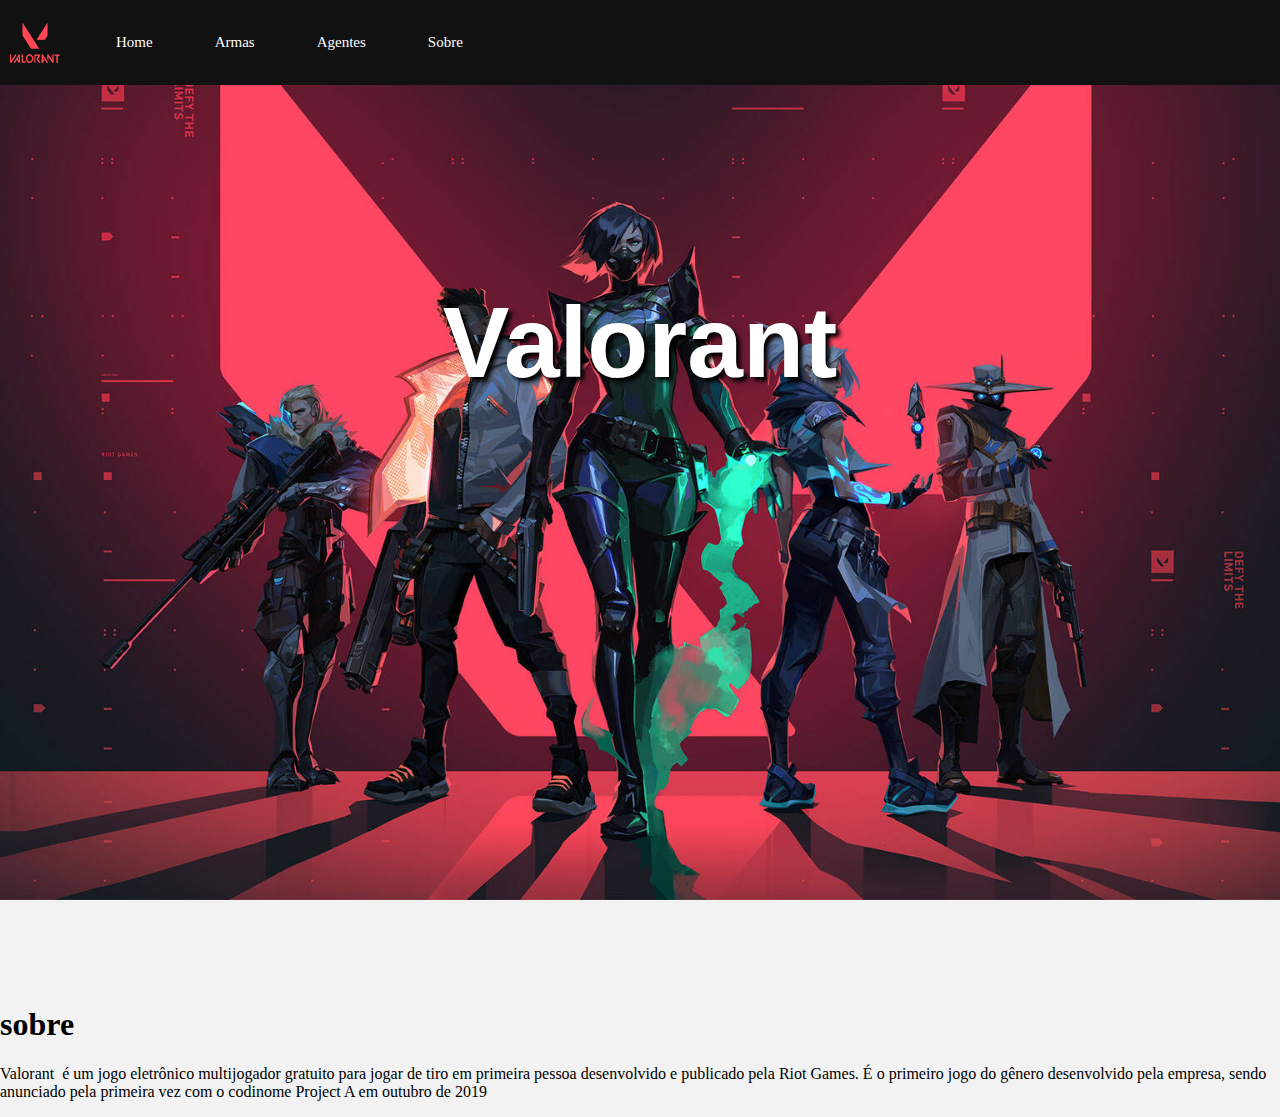
==== index.html @ a831d5f4 "fazendo a primeira tela" ====
<!DOCTYPE html>
<html lang="en">
<head>
    <meta charset="UTF-8">
    <meta name="viewport" content="width=device-width, initial-scale=1.0">
    <link rel="stylesheet" href="/estilo/style.css">
    <title>Valorant: Armas e Agentes</title>
</head>
<body>
    <header>
        <img src="/img/logoVAVA.webp" alt="logo Valorant">
        <nav>
            <a href="index.html">Home</a>
            <a href="armas.html">Armas</a>
            <a href="agentes.html">Agentes</a>
            <a href="">Sobre</a>
        </nav>
    </header>
    <main>
        <div class="imagemFundo">
            <h1>Valorant</h1>
        </div>
        <div>
            <h1>sobre</h1>
            <p>Valorant  é um jogo eletrônico multijogador gratuito para jogar de tiro em primeira pessoa desenvolvido e publicado pela Riot Games. É o primeiro jogo do gênero desenvolvido pela empresa, sendo anunciado pela primeira vez com o codinome Project A em outubro de 2019
            </p>
        </div>
    </main>
</body>
</html>
---- estilo/style.css ----
body{
    background-color: #f2f2f2;
    margin: 0;
    padding: 0;

}

header{
    background-color: #111111;
    color: white;
    padding: 10px 0;
    display: flex;
    justify-content: flex-start ;
    align-items: center;
    font-size: 15px;    
}

header img{
    width: 50px;
    height: 40px;
    margin-left: 10px;

}

nav{
    padding: 10px;
    display: flex;
    overflow: hidden;
}

nav a{
    color: white;
    text-decoration: none;
    padding: 14px 16px;
    display: block;
    margin-left: 30px;
    text-decoration: nome;
    transition: text-decoration 0.3s;
}

nav a:hover {
    background-color: #ddd; /* Cor de fundo ao passar o mouse */
    color: black; /* Cor do texto ao passar o mouse */
    text-decoration: underline; /* Adiciona sublinhado ao passar o mouse */
}

.imagemFundo{
    background-image: url('/img/valorant-305kescxw5dpup7y.jpg');
    background-size: cover;
    background-repeat: no-repeat;
    background-attachment: fixed;
    background-position: center;
    height: 100vh;
    width: 100%;
    position: relative;
    z-index: -1;
    margin: 0;
    padding: 0;
}

.imagemFundo h1{
    margin-top: 0;
    padding-top: 200px;
    width: 100%;
    text-align: center;
    color: white;
    font-size: 100px;
    font-family: 'Franklin Gothic Medium', 'Arial Narrow', Arial, sans-serif;
    text-shadow: 4px 4px 4px #000000;
}
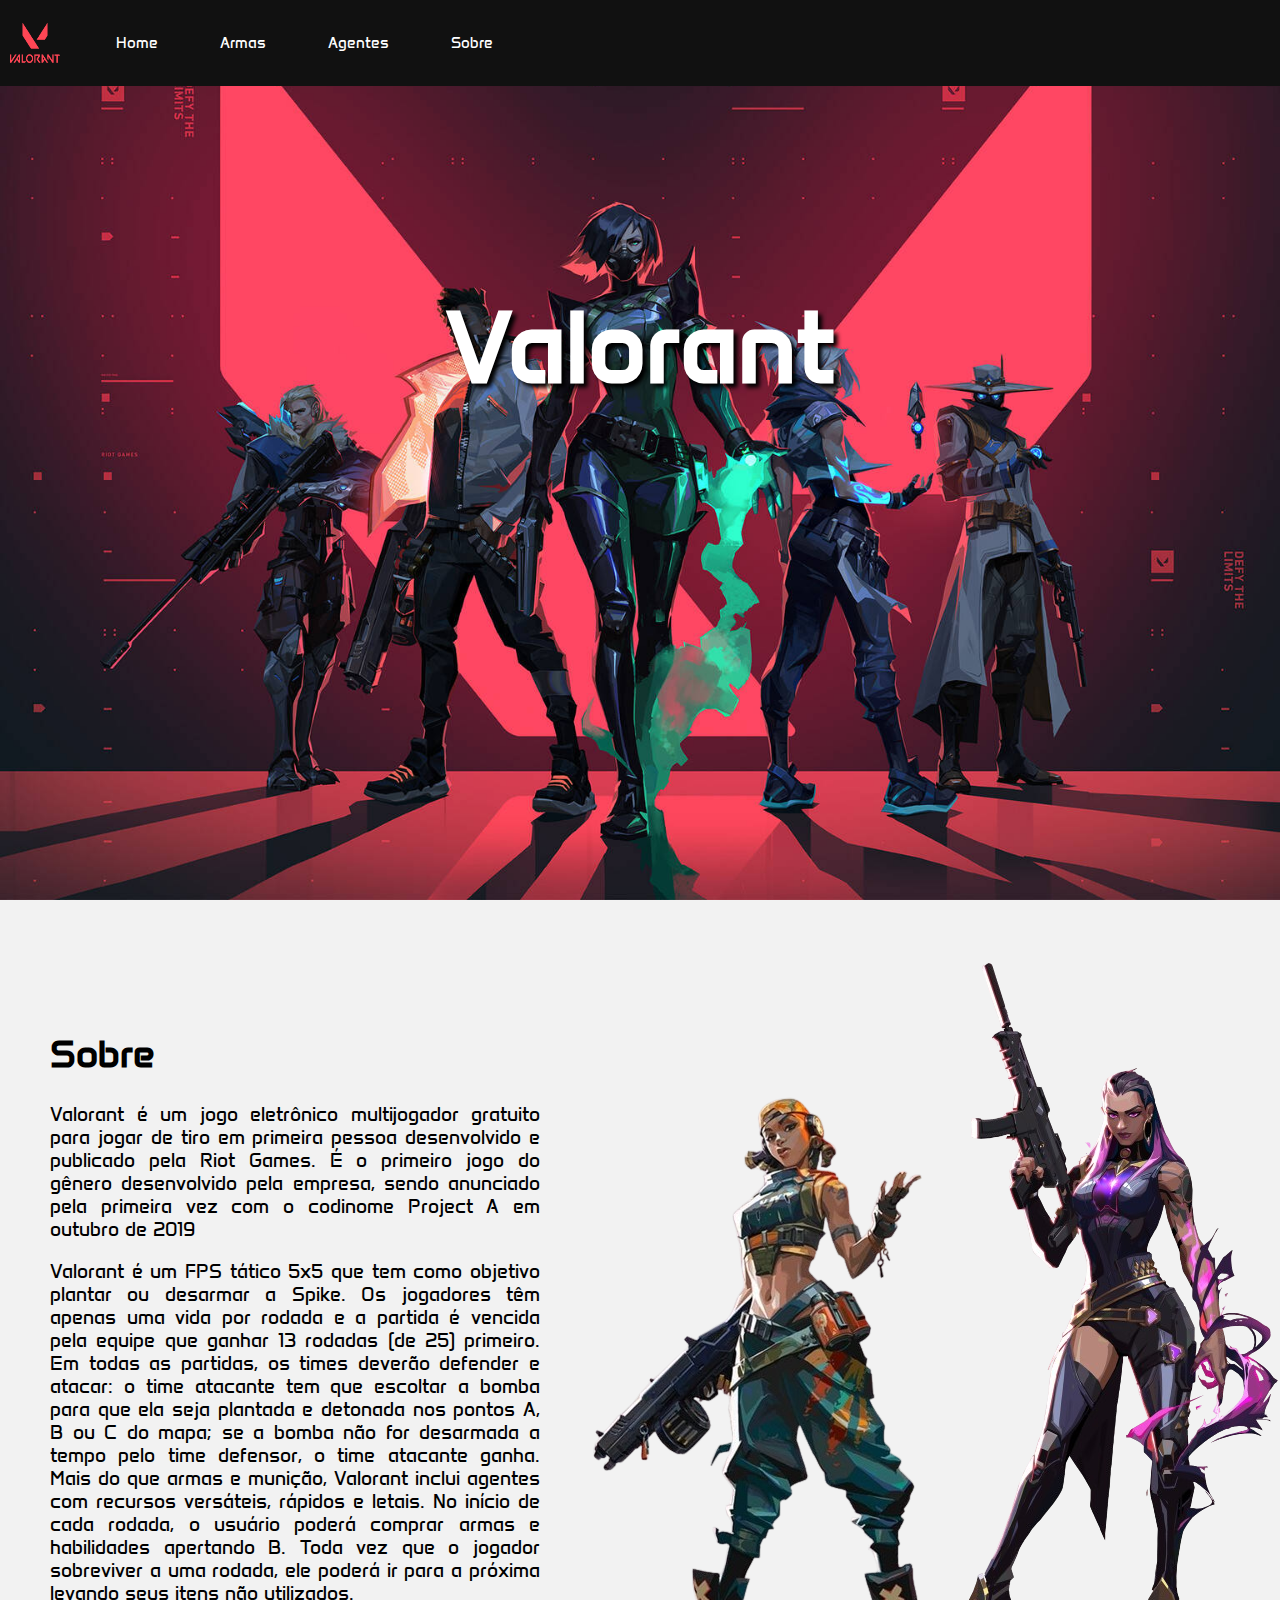
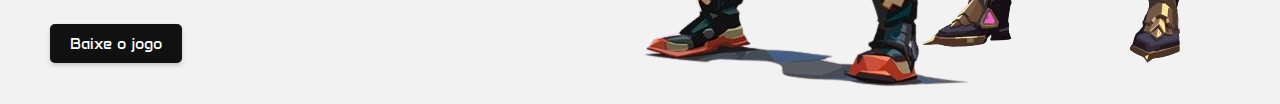
==== commit a93229b6: "finalizando a primeira tela" ====
--- a/index.html
+++ b/index.html
@@ -1,30 +1,42 @@
 <!DOCTYPE html>
-<html lang="en">
+<html lang="pt-br">
 <head>
     <meta charset="UTF-8">
     <meta name="viewport" content="width=device-width, initial-scale=1.0">
     <link rel="stylesheet" href="/estilo/style.css">
+    <link rel="shortcut icon" href="/img/logoVAVA.webp" type="image/x-icon">
     <title>Valorant: Armas e Agentes</title>
 </head>
 <body>
     <header>
         <img src="/img/logoVAVA.webp" alt="logo Valorant">
         <nav>
-            <a href="index.html">Home</a>
-            <a href="armas.html">Armas</a>
-            <a href="agentes.html">Agentes</a>
-            <a href="">Sobre</a>
+            <a href="/index.html">Home</a>
+            <a href="/html/armas.html">Armas</a>
+            <a href="/html/agentes.html">Agentes</a>
+            <a href="#sobre">Sobre</a>
         </nav>
     </header>
-    <main>
-        <div class="imagemFundo">
-            <h1>Valorant</h1>
-        </div>
-        <div>
-            <h1>sobre</h1>
-            <p>Valorant  é um jogo eletrônico multijogador gratuito para jogar de tiro em primeira pessoa desenvolvido e publicado pela Riot Games. É o primeiro jogo do gênero desenvolvido pela empresa, sendo anunciado pela primeira vez com o codinome Project A em outubro de 2019
-            </p>
-        </div>
-    </main>
+        <main>
+            <div class="imagemFundo">
+                <h1>Valorant</h1>
+            </div>
+            <div class="sobre" id="sobre">
+                <h1>Sobre</h1>
+                <p>Valorant é um jogo eletrônico multijogador gratuito para jogar de tiro em primeira pessoa desenvolvido e publicado pela Riot Games. É o primeiro jogo do gênero desenvolvido pela empresa, sendo anunciado pela primeira vez com o codinome Project A em outubro de 2019</p>
+                <p>Valorant é um FPS tático 5x5 que tem como objetivo plantar ou desarmar a Spike. Os jogadores têm apenas uma vida por rodada e a partida é vencida pela equipe que ganhar 13 rodadas (de 25) primeiro.
+                    Em todas as partidas, os times deverão defender e atacar: o time atacante tem que escoltar a bomba para que ela seja plantada e detonada nos pontos A, B ou C do mapa; se a bomba não for desarmada a tempo pelo time defensor, o time atacante ganha.
+                    Mais do que armas e munição, Valorant inclui agentes com recursos versáteis, rápidos e letais. No início de cada rodada, o usuário poderá comprar armas e habilidades apertando B. Toda vez que o jogador sobreviver a uma rodada, ele poderá ir para a próxima levando seus itens não utilizados.</p>
+                <div class="imagemRaze">
+                    <img src="/img/imagemRaze_-removebg-preview.png" alt="imagemRaze">
+                </div>
+                <div class="imagemReyna">
+                    <img src="/img/reyna-removebg-preview.png" alt="imagemReyna">
+                </div>
+                <div>
+                    <a href="https://playvalorant.com/pt-br/" class="botao-estilizado" target="_blank">Baixe o jogo</a>
+                </div>
+            </div>
+        </main>
 </body>
 </html>--- a/estilo/style.css
+++ b/estilo/style.css
@@ -1,3 +1,8 @@
+@import url('https://fonts.googleapis.com/css2?family=Anta&family=Krona+One&display=swap');
+html {
+    scroll-behavior: smooth;
+}
+
 body{
     background-color: #f2f2f2;
     margin: 0;
@@ -22,7 +27,9 @@
 
 }
 
+
 nav{
+    font-family: 'Anta', sans-serif;
     padding: 10px;
     display: flex;
     overflow: hidden;
@@ -38,17 +45,14 @@
     transition: text-decoration 0.3s;
 }
 
-nav a:hover {
-    background-color: #ddd; /* Cor de fundo ao passar o mouse */
-    color: black; /* Cor do texto ao passar o mouse */
-    text-decoration: underline; /* Adiciona sublinhado ao passar o mouse */
+nav a:hover { 
+    color: #eb0404;
 }
-
 .imagemFundo{
     background-image: url('/img/valorant-305kescxw5dpup7y.jpg');
     background-size: cover;
     background-repeat: no-repeat;
-    background-attachment: fixed;
+    background-attachment:fixed;
     background-position: center;
     height: 100vh;
     width: 100%;
@@ -65,8 +69,58 @@
     text-align: center;
     color: white;
     font-size: 100px;
-    font-family: 'Franklin Gothic Medium', 'Arial Narrow', Arial, sans-serif;
+    font-family: 'Anta', sans-serif;
     text-shadow: 4px 4px 4px #000000;
 }
 
+.sobre{ 
+    padding: 20px;
+    font-family: 'Anta', sans-serif;
+    font-size: 19px;
+    width: 490px;
+    height: 49px;
+    text-align: justify;
+    margin-left: 30px;
+    margin-bottom: 30px;
+}
 
+.imagemRaze{
+    position: absolute;
+    z-index: 10;
+    left: 45%;
+    top: 120%;
+}
+
+.imagemReyna{
+    position: absolute;
+    z-index: 10;
+    left: 72%;
+    top: 107%;
+}
+
+.botao-estilizado {
+    font-family: 'Anta', sans-serif;
+    background-color: #111111;
+    color: white;
+    padding: 10px 20px;
+    font-size: 16px; /* Tamanho do texto */
+    text-decoration: none;
+    border-radius: 5px;
+    transition: background-color 0.5s, transform 0.3s;
+    display: inline-block;
+    text-align: center;
+    box-shadow: 0 2px 4px rgba(0, 0, 0, 0.2);
+    cursor: pointer;
+}
+
+.botao-estilizado:hover {
+    background-color: #c30303;
+    transform: scale(1.05);
+}
+
+.botao-estilizado:active {
+    transform: scale(0.95);
+}
+/* Tela Agentes*/
+
+
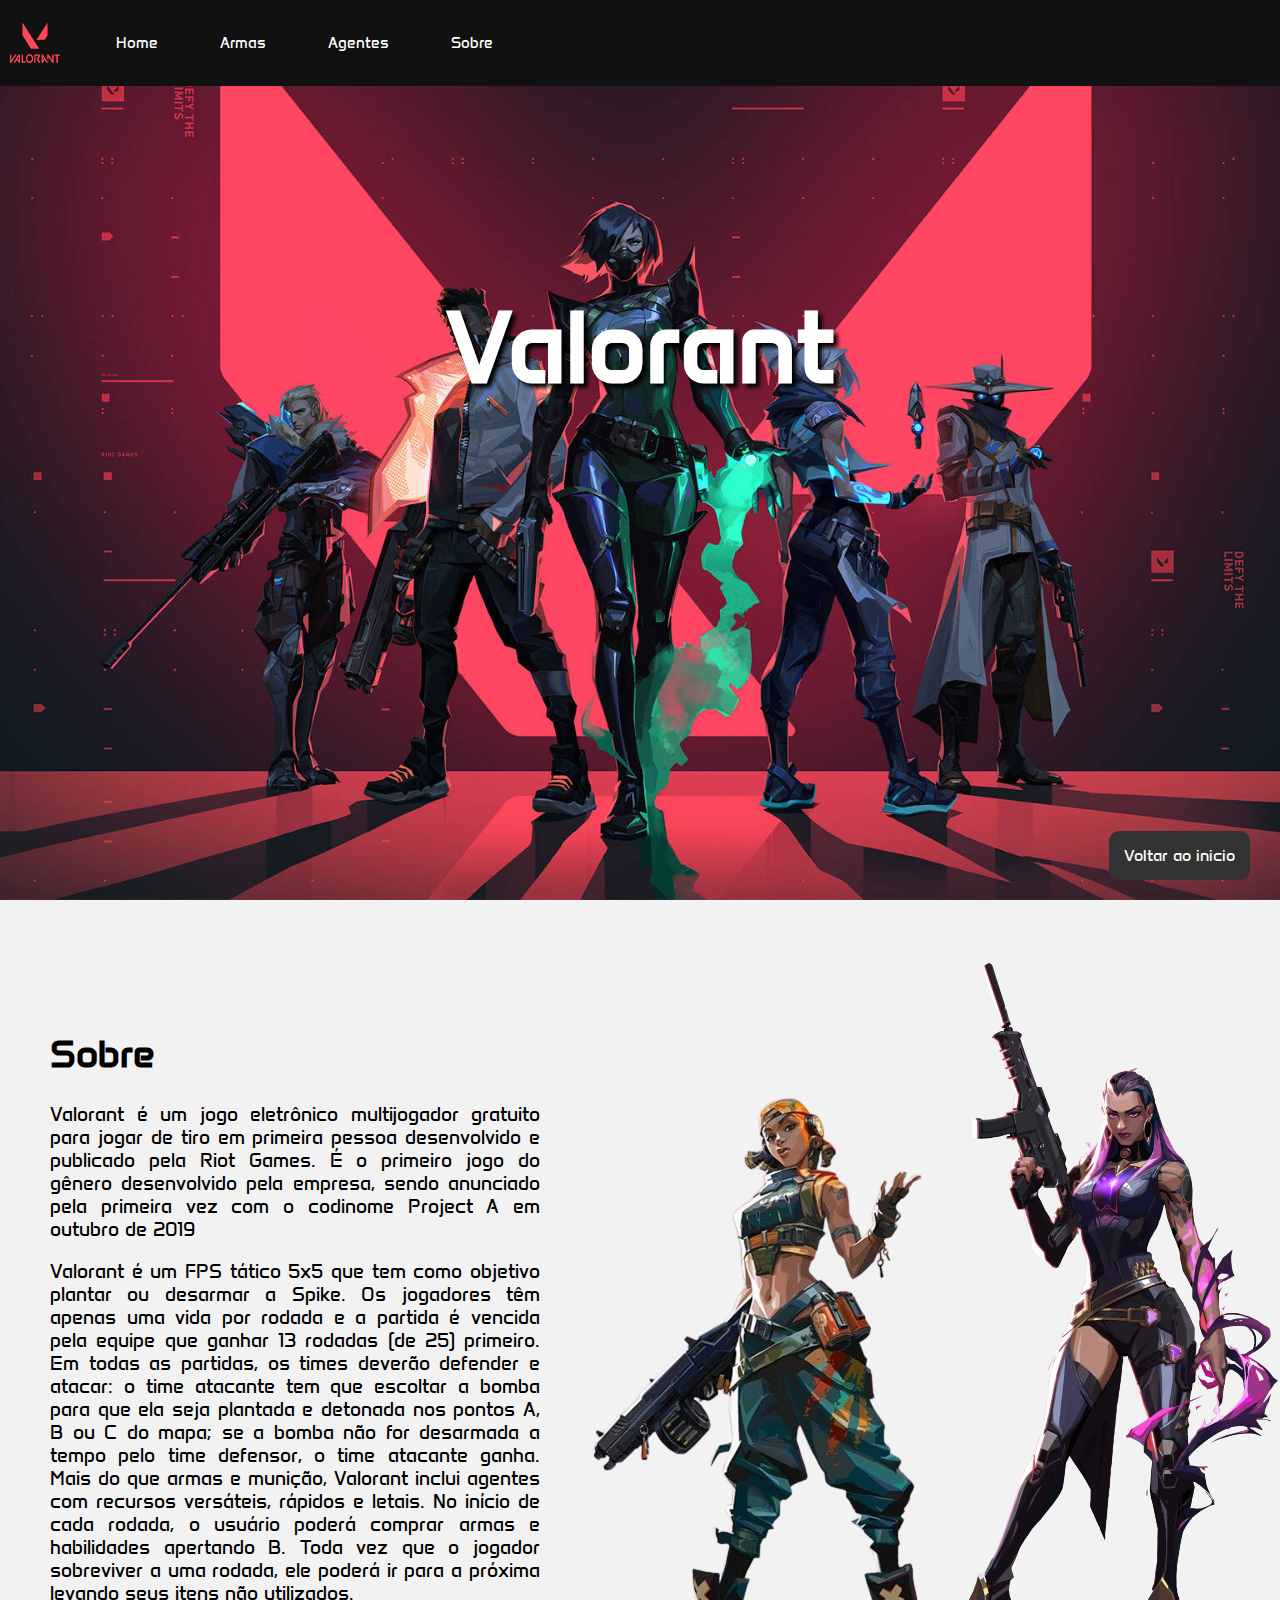
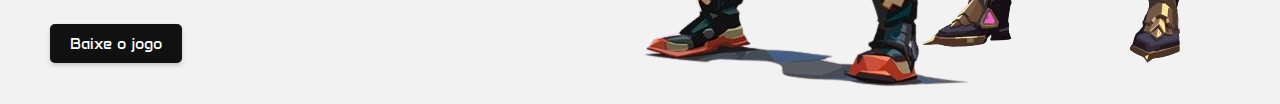
==== commit f05abe92: "deixando a tela 1 responsiva" ====
--- a/index.html
+++ b/index.html
@@ -7,7 +7,7 @@
     <link rel="shortcut icon" href="/img/logoVAVA.webp" type="image/x-icon">
     <title>Valorant: Armas e Agentes</title>
 </head>
-<body>
+<body id="topo">
     <header>
         <img src="/img/logoVAVA.webp" alt="logo Valorant">
         <nav>
@@ -37,6 +37,9 @@
                     <a href="https://playvalorant.com/pt-br/" class="botao-estilizado" target="_blank">Baixe o jogo</a>
                 </div>
             </div>
+            <div>
+                <a href="#topo" class="bntTopo" title="Voltar ao topo">Voltar ao inicio</a>
+            </div>
         </main>
 </body>
 </html>--- a/estilo/style.css
+++ b/estilo/style.css
@@ -8,6 +8,11 @@
     margin: 0;
     padding: 0;
 
+}
+
+img {
+    max-width: 100%;
+    height: auto;
 }
 
 header{
@@ -121,6 +126,57 @@
 .botao-estilizado:active {
     transform: scale(0.95);
 }
+
+.bntTopo{
+    position: fixed;
+    bottom: 20px; 
+    right: 30px; 
+    z-index: 99; 
+    border: none; 
+    outline: none;
+    background-color: #333; 
+    color: white; 
+    cursor: pointer;
+    padding: 15px; 
+    border-radius: 10px; 
+    text-align: center;
+    text-decoration: none;
+    font-family: 'Anta', sans-serif;
+}
+
+.bntTopo:hover{
+    background-color: #c30303;
+}
+@media screen and (max-width: 768px) {
+    header {
+        flex-direction: column;
+        text-align: center;
+    }
+
+    nav {
+        flex-wrap: wrap; /* Permite que os itens do nav se ajustem conforme o espaço disponível */
+        justify-content: center; /* Centraliza os links no nav */
+    }
+
+    nav a {
+        margin: 10px; /* Espaçamento entre os links */
+        text-align: center; /* Certifica que o texto está centralizado */
+    }
+    .imagemFundo h1 {
+        font-size: 50px;
+        padding-top: 100px;
+    }
+
+    .sobre {
+        width: auto;
+        margin: 20px; 
+    }
+
+    .imagemRaze, .imagemReyna {
+        position: static;
+        width: 100%;
+        height: auto; 
+        margin: 0 auto;
+    }
+}
 /* Tela Agentes*/
-
-
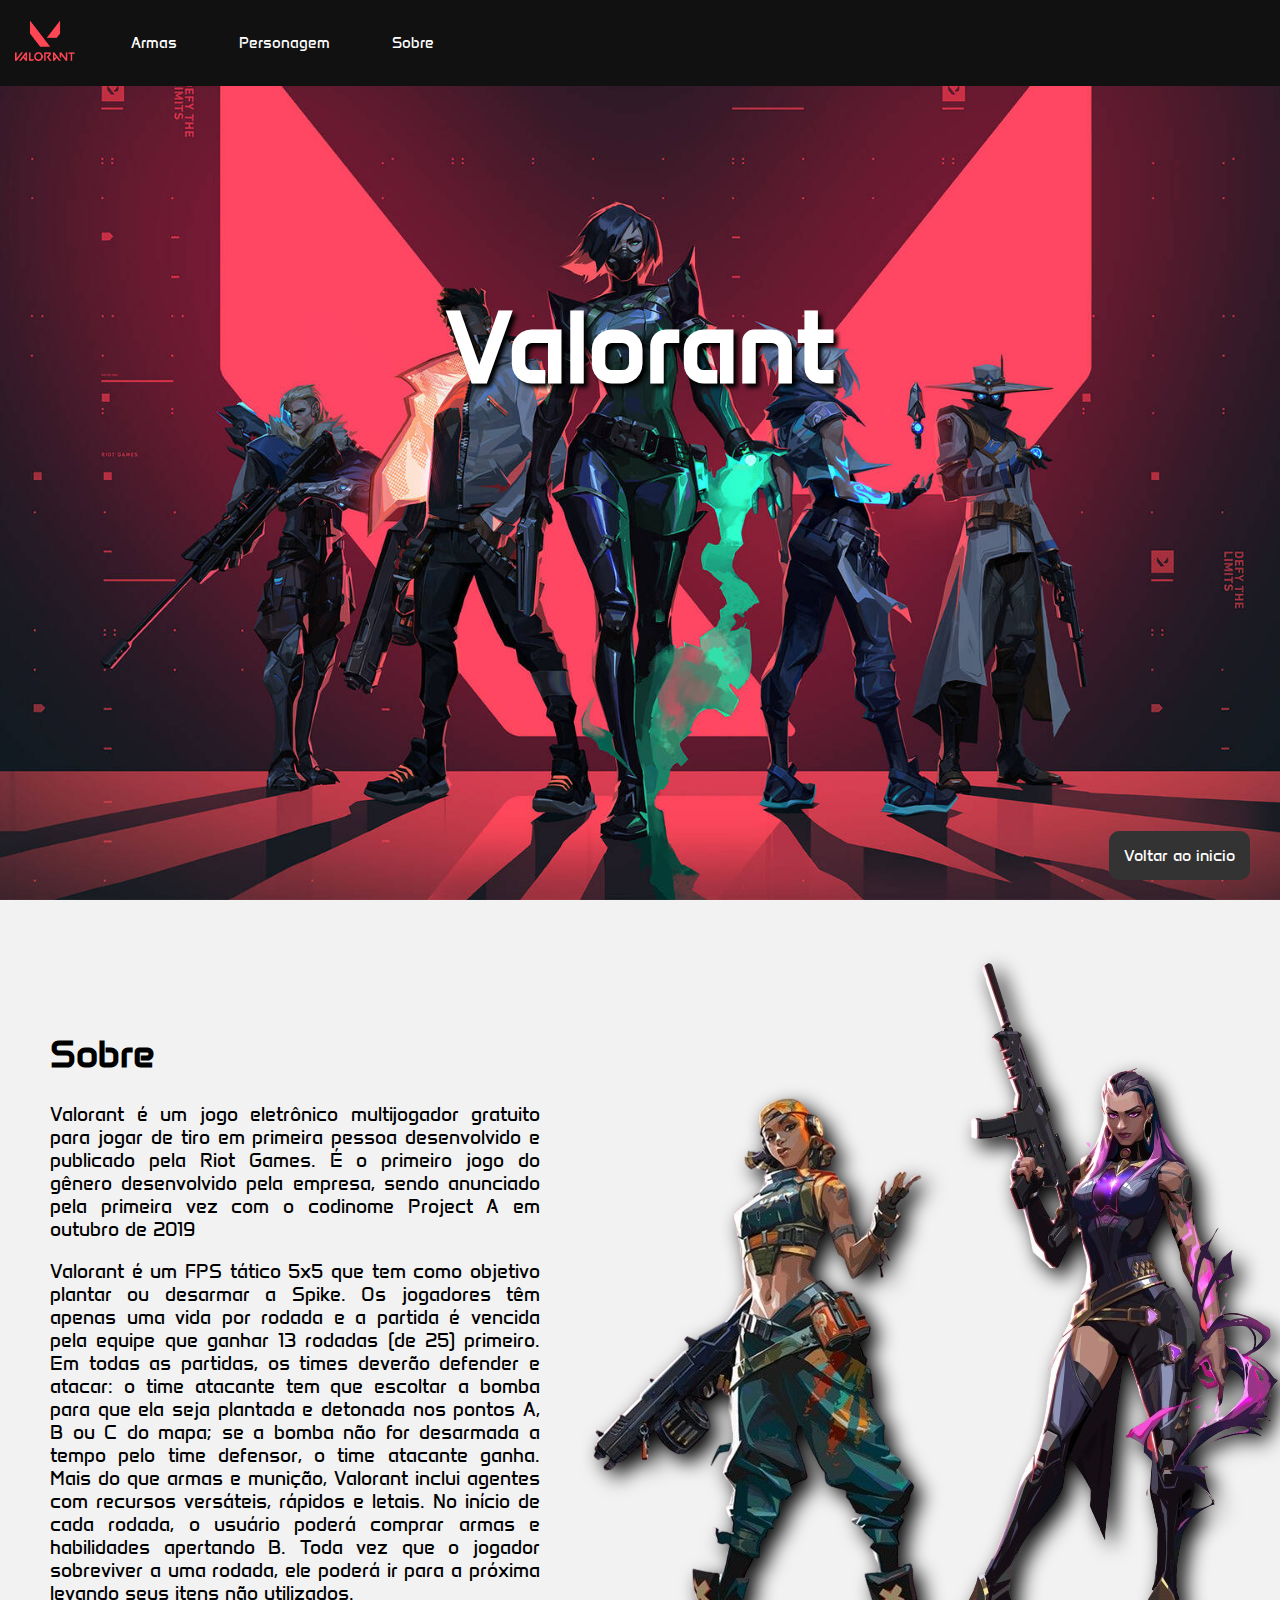
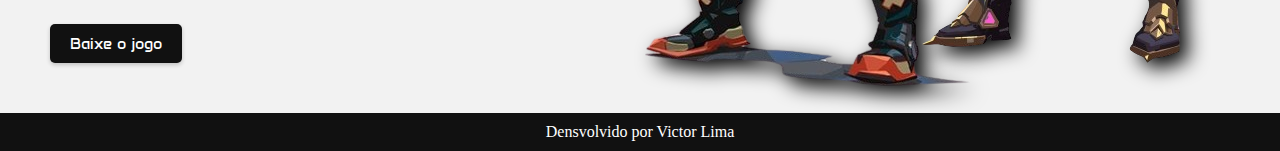
==== commit 1e4ba15c: "fazendo a pagina armas" ====
--- a/index.html
+++ b/index.html
@@ -9,11 +9,12 @@
 </head>
 <body id="topo">
     <header>
-        <img src="/img/logoVAVA.webp" alt="logo Valorant">
-        <nav>
-            <a href="/index.html">Home</a>
+        <a href="/index.html">
+            <img src="/img/logoVAVA.webp" alt="logo Valorant">
+         </a>
+         <nav>
             <a href="/html/armas.html">Armas</a>
-            <a href="/html/agentes.html">Agentes</a>
+            <a href="/html/agentes.html">Personagem</a>
             <a href="#sobre">Sobre</a>
         </nav>
     </header>
@@ -27,6 +28,7 @@
                 <p>Valorant é um FPS tático 5x5 que tem como objetivo plantar ou desarmar a Spike. Os jogadores têm apenas uma vida por rodada e a partida é vencida pela equipe que ganhar 13 rodadas (de 25) primeiro.
                     Em todas as partidas, os times deverão defender e atacar: o time atacante tem que escoltar a bomba para que ela seja plantada e detonada nos pontos A, B ou C do mapa; se a bomba não for desarmada a tempo pelo time defensor, o time atacante ganha.
                     Mais do que armas e munição, Valorant inclui agentes com recursos versáteis, rápidos e letais. No início de cada rodada, o usuário poderá comprar armas e habilidades apertando B. Toda vez que o jogador sobreviver a uma rodada, ele poderá ir para a próxima levando seus itens não utilizados.</p>
+                
                 <div class="imagemRaze">
                     <img src="/img/imagemRaze_-removebg-preview.png" alt="imagemRaze">
                 </div>
@@ -41,5 +43,10 @@
                 <a href="#topo" class="bntTopo" title="Voltar ao topo">Voltar ao inicio</a>
             </div>
         </main>
+        <footer>
+            <div class="desenvolvedor">
+                <p>Densvolvido por Victor Lima</p>
+            </div>
+        </footer>
 </body>
 </html>--- a/estilo/style.css
+++ b/estilo/style.css
@@ -26,10 +26,9 @@
 }
 
 header img{
-    width: 50px;
+    width: 60px;
     height: 40px;
-    margin-left: 10px;
-
+    margin-left: 15px;
 }
 
 
@@ -83,7 +82,6 @@
     font-family: 'Anta', sans-serif;
     font-size: 19px;
     width: 490px;
-    height: 49px;
     text-align: justify;
     margin-left: 30px;
     margin-bottom: 30px;
@@ -101,6 +99,10 @@
     z-index: 10;
     left: 72%;
     top: 107%;
+}
+
+.imagemReyna, .imagemRaze{
+    filter: drop-shadow(8px 8px 10px #000000);
 }
 
 .botao-estilizado {
@@ -147,6 +149,24 @@
 .bntTopo:hover{
     background-color: #c30303;
 }
+
+footer{
+    background-color: #111111;
+    color: white;
+    padding: 10px 0;   
+    display: flex;
+    justify-content:center;
+    align-items: center;
+    flex-direction: column;
+}
+
+footer p{
+    margin: 0;
+    display: flex;
+    align-items: center;
+    justify-content: center;
+}
+
 @media screen and (max-width: 768px) {
     header {
         flex-direction: column;
@@ -154,13 +174,13 @@
     }
 
     nav {
-        flex-wrap: wrap; /* Permite que os itens do nav se ajustem conforme o espaço disponível */
-        justify-content: center; /* Centraliza os links no nav */
+        flex-wrap: wrap;
+        justify-content: center;
     }
 
     nav a {
-        margin: 10px; /* Espaçamento entre os links */
-        text-align: center; /* Certifica que o texto está centralizado */
+        margin: 10px;
+        text-align: center; 
     }
     .imagemFundo h1 {
         font-size: 50px;
@@ -180,3 +200,72 @@
     }
 }
 /* Tela Agentes*/
+.tituloArmas{
+    font-family: 'Anta', sans-serif;
+    text-align: center;
+    font-size: 50px;
+    color: white;
+    text-shadow: 4px 4px 4px #000000;
+    padding-top: 80px;
+
+
+}
+
+.imgFundo{
+    background-image: url('/img/wallpaperflare.com_wallpaper\ \(1\).jpg');
+    background-size: cover;
+    display: flex; /* Ativa o Flexbox */
+    flex-wrap: wrap; /* Permite que os itens se ajustem à próxima linha conforme necessário */
+    justify-content: center; /* Centraliza os cards horizontalmente */
+    gap: 20px; /* Espaçamento entre os cards */
+
+
+}
+
+.card {
+    position: relative;
+    width: 350px;
+    height: 200px;
+    overflow: hidden;
+    margin: 30px;
+    background-color: #ffffff;
+    border-radius: 10px;
+}
+
+.card img {
+    width: 80%;
+    height: auto;
+    transition: transform 0.5s ease;
+    margin: 8%;
+}
+
+.weapon-name {
+    font-family: 'Anta', sans-serif;
+    font-size: 20px;
+    color: rgb(0, 0, 0);
+    text-align: center;
+    padding: 10px;
+    text-shadow: 4px 4px 4px #000000;
+
+}
+
+.card .description {
+    position: absolute;
+    bottom: 0;
+    background: rgba(0, 0, 0, 0.7); /* Fundo semi-transparente */
+    color: rgb(252, 248, 248);
+    width: 98%;
+    text-align: center;
+    padding: 10px;
+    transform: translateY(100%);
+    transition: transform 0.5s ease;
+}
+
+.card:hover .description {
+    transform: translateY(0);
+}
+
+.card:hover img {
+    transform: scale(1.1);
+}
+
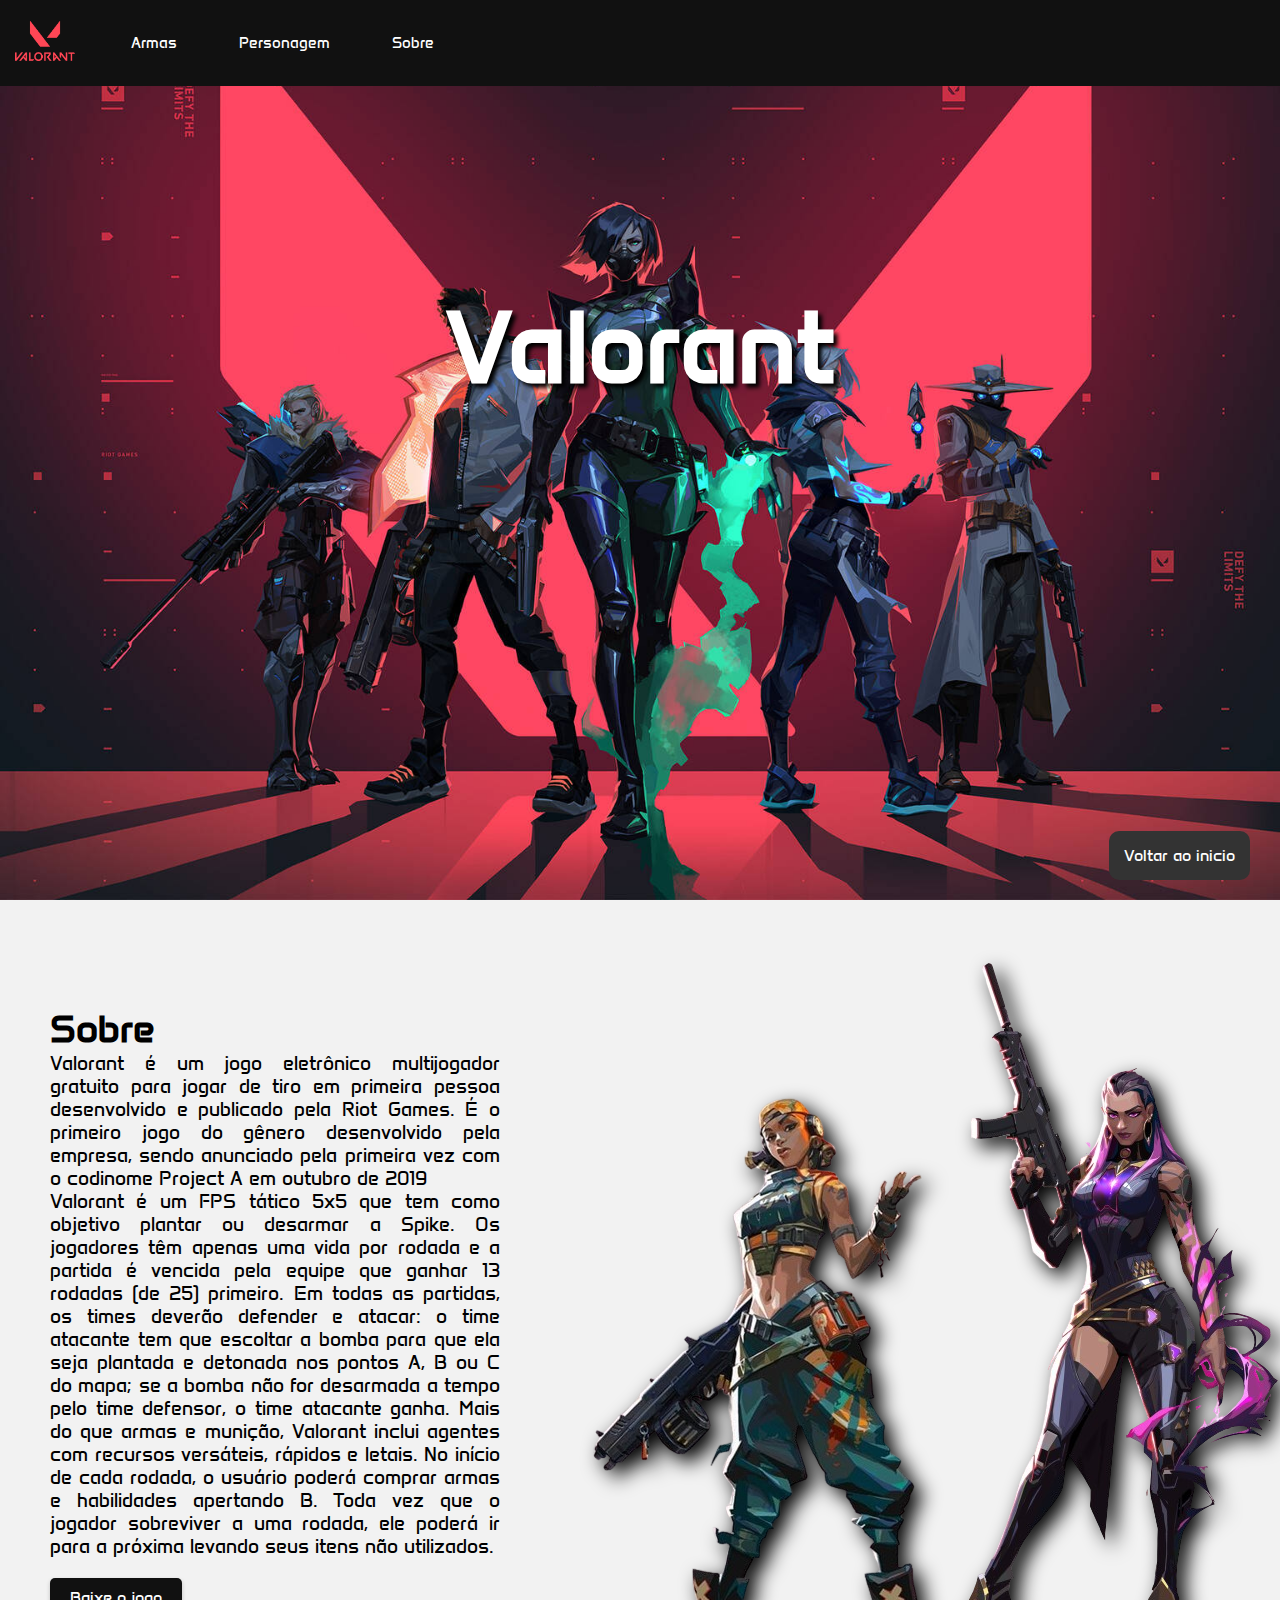
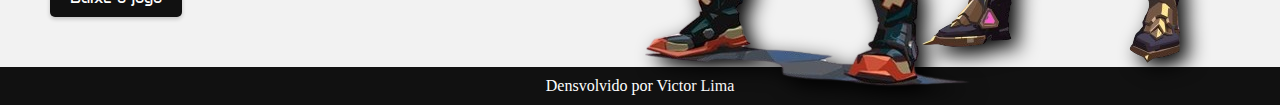
==== commit 663722f0: "finalizando a tela armas" ====
--- a/index.html
+++ b/index.html
@@ -1,52 +1,74 @@
 <!DOCTYPE html>
 <html lang="pt-br">
-<head>
-    <meta charset="UTF-8">
-    <meta name="viewport" content="width=device-width, initial-scale=1.0">
-    <link rel="stylesheet" href="/estilo/style.css">
-    <link rel="shortcut icon" href="/img/logoVAVA.webp" type="image/x-icon">
+  <head>
+    <meta charset="UTF-8" />
+    <meta name="viewport" content="width=device-width, initial-scale=1.0" />
+    <link rel="stylesheet" href="/estilo/style.css" />
+    <link rel="shortcut icon" href="/img/logoVAVA.webp" type="image/x-icon" />
     <title>Valorant: Armas e Agentes</title>
-</head>
-<body id="topo">
+  </head>
+  <body id="topo">
     <header>
-        <a href="/index.html">
-            <img src="/img/logoVAVA.webp" alt="logo Valorant">
-         </a>
-         <nav>
-            <a href="/html/armas.html">Armas</a>
-            <a href="/html/agentes.html">Personagem</a>
-            <a href="#sobre">Sobre</a>
-        </nav>
+      <a href="/index.html">
+        <img src="/img/logoVAVA.webp" alt="logo Valorant" />
+      </a>
+      <nav>
+        <a href="/html/armas.html">Armas</a>
+        <a href="/html/agentes.html">Personagem</a>
+        <a href="#sobre">Sobre</a>
+      </nav>
     </header>
-        <main>
-            <div class="imagemFundo">
-                <h1>Valorant</h1>
-            </div>
-            <div class="sobre" id="sobre">
-                <h1>Sobre</h1>
-                <p>Valorant é um jogo eletrônico multijogador gratuito para jogar de tiro em primeira pessoa desenvolvido e publicado pela Riot Games. É o primeiro jogo do gênero desenvolvido pela empresa, sendo anunciado pela primeira vez com o codinome Project A em outubro de 2019</p>
-                <p>Valorant é um FPS tático 5x5 que tem como objetivo plantar ou desarmar a Spike. Os jogadores têm apenas uma vida por rodada e a partida é vencida pela equipe que ganhar 13 rodadas (de 25) primeiro.
-                    Em todas as partidas, os times deverão defender e atacar: o time atacante tem que escoltar a bomba para que ela seja plantada e detonada nos pontos A, B ou C do mapa; se a bomba não for desarmada a tempo pelo time defensor, o time atacante ganha.
-                    Mais do que armas e munição, Valorant inclui agentes com recursos versáteis, rápidos e letais. No início de cada rodada, o usuário poderá comprar armas e habilidades apertando B. Toda vez que o jogador sobreviver a uma rodada, ele poderá ir para a próxima levando seus itens não utilizados.</p>
-                
-                <div class="imagemRaze">
-                    <img src="/img/imagemRaze_-removebg-preview.png" alt="imagemRaze">
-                </div>
-                <div class="imagemReyna">
-                    <img src="/img/reyna-removebg-preview.png" alt="imagemReyna">
-                </div>
-                <div>
-                    <a href="https://playvalorant.com/pt-br/" class="botao-estilizado" target="_blank">Baixe o jogo</a>
-                </div>
-            </div>
-            <div>
-                <a href="#topo" class="bntTopo" title="Voltar ao topo">Voltar ao inicio</a>
-            </div>
-        </main>
-        <footer>
-            <div class="desenvolvedor">
-                <p>Densvolvido por Victor Lima</p>
-            </div>
-        </footer>
-</body>
-</html>+    <main>
+      <div class="imagemFundo">
+        <h1>Valorant</h1>
+      </div>
+      <div class="sobre" id="sobre">
+        <h1>Sobre</h1>
+        <p>
+          Valorant é um jogo eletrônico multijogador gratuito para jogar de tiro
+          em primeira pessoa desenvolvido e publicado pela Riot Games. É o
+          primeiro jogo do gênero desenvolvido pela empresa, sendo anunciado
+          pela primeira vez com o codinome Project A em outubro de 2019
+        </p>
+        <p>
+          Valorant é um FPS tático 5x5 que tem como objetivo plantar ou desarmar
+          a Spike. Os jogadores têm apenas uma vida por rodada e a partida é
+          vencida pela equipe que ganhar 13 rodadas (de 25) primeiro. Em todas
+          as partidas, os times deverão defender e atacar: o time atacante tem
+          que escoltar a bomba para que ela seja plantada e detonada nos pontos
+          A, B ou C do mapa; se a bomba não for desarmada a tempo pelo time
+          defensor, o time atacante ganha. Mais do que armas e munição, Valorant
+          inclui agentes com recursos versáteis, rápidos e letais. No início de
+          cada rodada, o usuário poderá comprar armas e habilidades apertando B.
+          Toda vez que o jogador sobreviver a uma rodada, ele poderá ir para a
+          próxima levando seus itens não utilizados.
+        </p>
+
+        <div class="imagemRaze">
+          <img src="/img/imagemRaze_-removebg-preview.png" alt="imagemRaze" />
+        </div>
+        <div class="imagemReyna">
+          <img src="/img/reyna-removebg-preview.png" alt="imagemReyna" />
+        </div>
+        <div>
+          <a
+            href="https://playvalorant.com/pt-br/"
+            class="botao-estilizado"
+            target="_blank"
+            >Baixe o jogo</a
+          >
+        </div>
+      </div>
+      <div>
+        <a href="#topo" class="bntTopo" title="Voltar ao topo"
+          >Voltar ao inicio</a
+        >
+      </div>
+    </main>
+    <footer>
+      <div class="desenvolvedor">
+        <p>Densvolvido por Victor Lima</p>
+      </div>
+    </footer>
+  </body>
+</html>
--- a/estilo/style.css
+++ b/estilo/style.css
@@ -1,4 +1,9 @@
 @import url('https://fonts.googleapis.com/css2?family=Anta&family=Krona+One&display=swap');
+* {
+    margin: 0;
+    padding: 0;
+    box-sizing: border-box;
+}
 html {
     scroll-behavior: smooth;
 }
@@ -118,6 +123,7 @@
     text-align: center;
     box-shadow: 0 2px 4px rgba(0, 0, 0, 0.2);
     cursor: pointer;
+    margin-top: 20px;
 }
 
 .botao-estilizado:hover {
@@ -199,37 +205,126 @@
         margin: 0 auto;
     }
 }
-/* Tela Agentes*/
-.tituloArmas{
-    font-family: 'Anta', sans-serif;
-    text-align: center;
-    font-size: 50px;
-    color: white;
-    text-shadow: 4px 4px 4px #000000;
-    padding-top: 80px;
-
-
-}
-
-.imgFundo{
+/* Tela Armas*/
+
+.main2{
+    background-color: #ECE8E1;
+
+}
+.imgFundo {
     background-image: url('/img/wallpaperflare.com_wallpaper\ \(1\).jpg');
-    background-size: cover;
-    display: flex; /* Ativa o Flexbox */
-    flex-wrap: wrap; /* Permite que os itens se ajustem à próxima linha conforme necessário */
-    justify-content: center; /* Centraliza os cards horizontalmente */
-    gap: 20px; /* Espaçamento entre os cards */
-
-
+    background-size: cover; 
+    background-repeat: repeat; 
+    background-attachment: fixed; 
+    background-position: center; 
+    height: 100vh; 
+    width: 100%; 
+    display: flex; 
+    flex-wrap: wrap;  
+    gap: 20px;
+    z-index: -1;
+}
+
+.nomeArmas {
+    display: flex;
+    font-family: 'Anta', sans-serif;
+    font-size: 40px; 
+    color: #ffffff; 
+    text-shadow: 2px 2px 4px #000000;
+    width: 100%;
+    justify-content: center;
+    align-items: center;
+    
+}
+
+
+.sobreArmas {
+    display: flex;
+    background-color: #ECE8E1;
+    width: 100%;
+    height: 28vh;
+    
+}
+
+.sobreArmas p {
+    display: flex;
+    font-family: 'Anta', sans-serif;
+    font-size: 40px; 
+    color: #050505; 
+    width: 100%;
+    justify-content: center;
+    align-items: center;
+    text-shadow: 1px 1px 2px #000000;
+    
+    
+}
+.container {
+    display: flex;
+    align-items: center;
+    justify-content: center; 
+    margin-bottom: 90px;
+}
+
+.video-fundo {
+    margin: 20px;
+    width: 46%;
+    height: auto;
+    border-radius: 10px;
+    margin-top: 60px;
+}
+
+.conteudo {
+    background-color: #FE4654;
+    border-radius: 20px;
+    color: antiquewhite;
+    font-size: 18px;
+    font-family: 'Anta', sans-serif;
+    width: 47%;
+    padding: 20px;
+    margin-right: 10px;
+    margin-top: 44px;
+    box-shadow: #111111 0px 0px 10px;
+}
+
+.imgfundo{
+    background-image: url('/img/Brimstone_Office_1.jpeg');
+    background-size: cover; 
+    background-repeat: no-repeat; 
+    background-attachment: fixed; 
+    background-position: center; 
+    height: 100vh; 
+    width: 100%; 
+    display: flex; 
+    flex-wrap: wrap;  
+    gap: 20px;
+    z-index: -1;
+}
+
+.armasNome{
+    display: flex;
+    font-family: 'Anta', sans-serif;
+    font-size: 40px; 
+    color: #ffffff; 
+    margin-top: 20px;
+    text-shadow: 2px 2px 4px #000000;
+    width: 100%;
+    justify-content: center;
 }
 
 .card {
     position: relative;
-    width: 350px;
-    height: 200px;
+    width: 350px; 
+    height: 200px; 
     overflow: hidden;
     margin: 30px;
     background-color: #ffffff;
     border-radius: 10px;
+    box-shadow: 0 2px 4px rgba(0, 0, 0, 1);
+    display: flex;
+    flex-direction: column;
+    align-items: center;
+    justify-content: space-between;
+    transition: transform 0.5s ease;
 }
 
 .card img {
@@ -237,22 +332,22 @@
     height: auto;
     transition: transform 0.5s ease;
     margin: 8%;
+    filter: drop-shadow(8px 8px 1px #000000);
 }
 
 .weapon-name {
     font-family: 'Anta', sans-serif;
-    font-size: 20px;
+    font-size: 20px; /* Adjusted by media queries */
     color: rgb(0, 0, 0);
     text-align: center;
     padding: 10px;
-    text-shadow: 4px 4px 4px #000000;
-
+    text-shadow: #0a0a0a 0px 0px 3px;
 }
 
 .card .description {
     position: absolute;
     bottom: 0;
-    background: rgba(0, 0, 0, 0.7); /* Fundo semi-transparente */
+    background: rgba(0, 0, 0, 0.7);
     color: rgb(252, 248, 248);
     width: 98%;
     text-align: center;
@@ -269,3 +364,53 @@
     transform: scale(1.1);
 }
 
+/* Media Queries */
+@media (max-width: 1200px) {
+    .armas {
+        font-size: 40px;
+    }
+
+    .card {
+        width: 300px;
+        height: 180px;
+        margin: 20px;
+    }
+
+    .weapon-name {
+        font-size: 18px;
+    }
+}
+
+@media (max-width: 768px) {
+    .armas {
+        font-size: 30px;
+    }
+
+    .card {
+        width: 250px;
+        height: 150px;
+        margin: 15px;
+    }
+
+    .weapon-name {
+        font-size: 16px;
+    }
+}
+
+@media (max-width: 480px) {
+    .armas {
+        font-size: 20px;
+    }
+
+    .card {
+        width: 200px;
+        height: 120px;
+        margin: 10px;
+    }
+
+    .weapon-name {
+        font-size: 14px;
+    }
+}
+
+
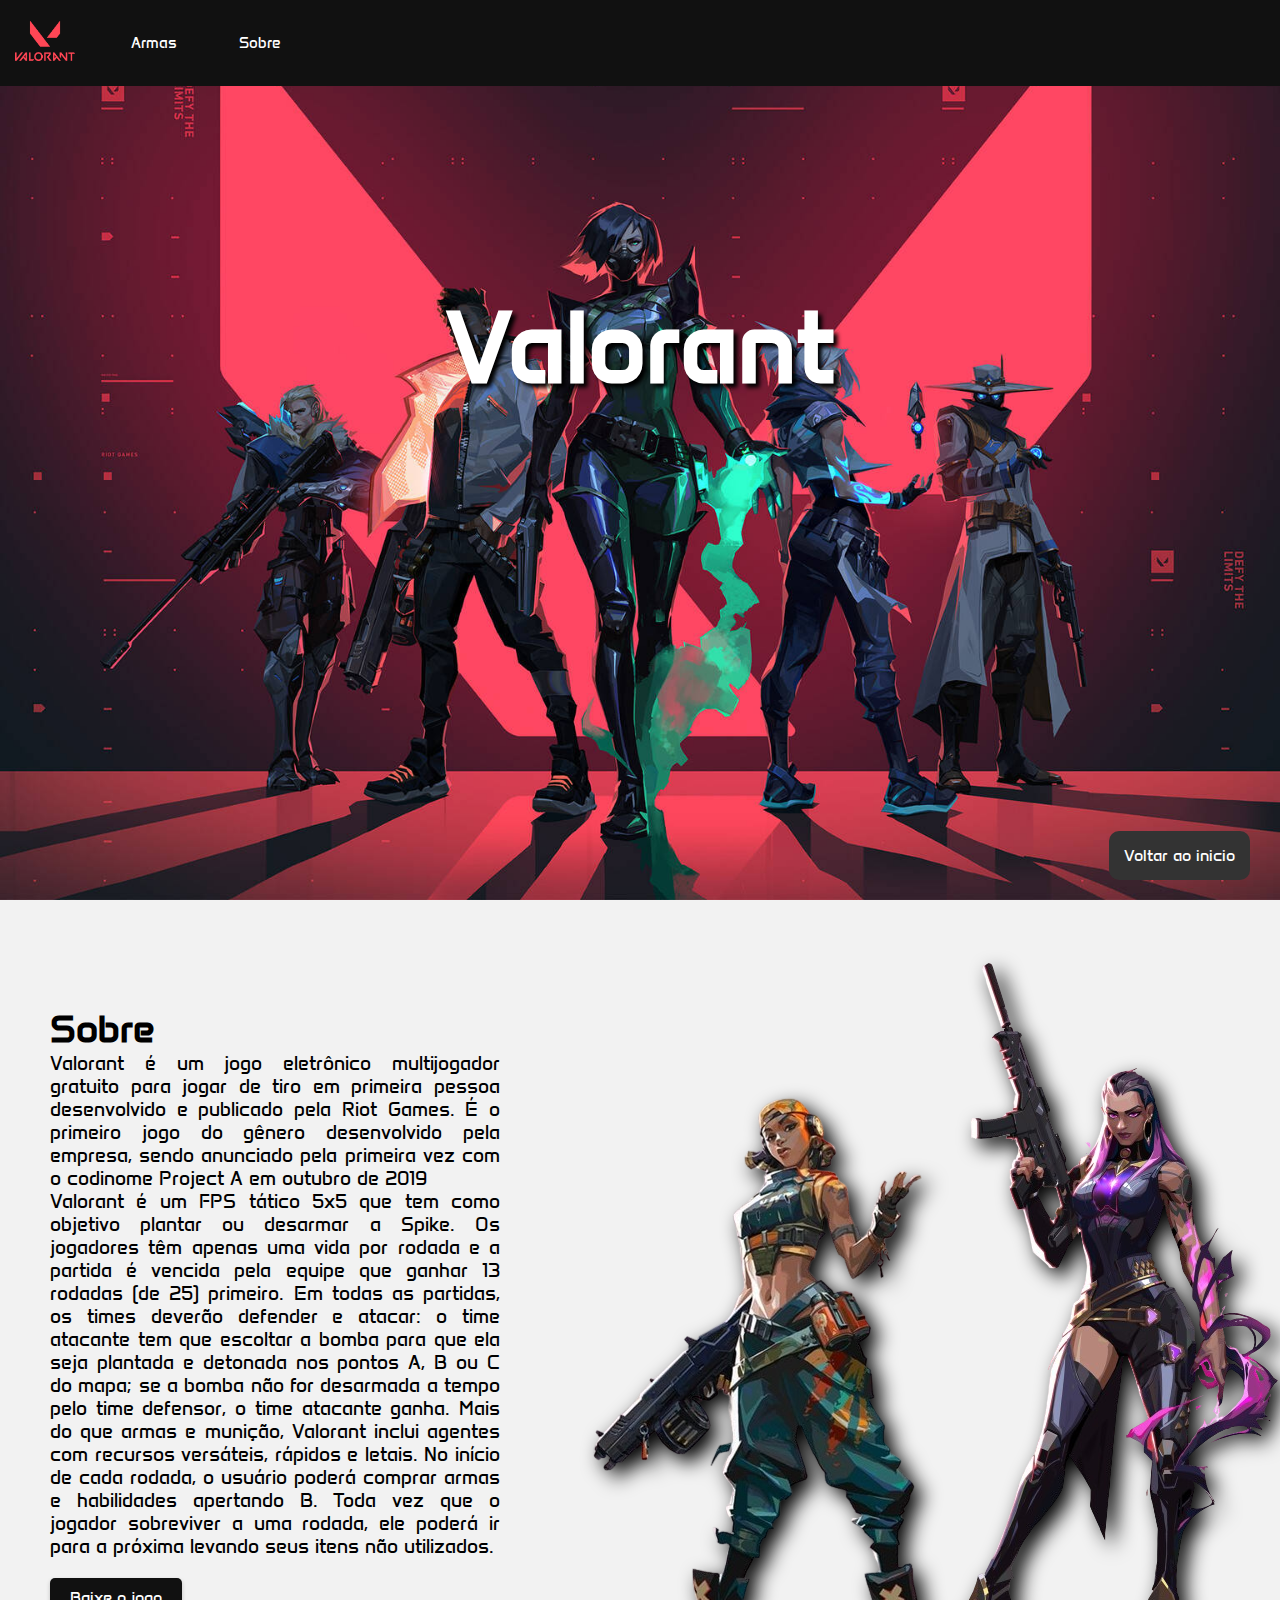
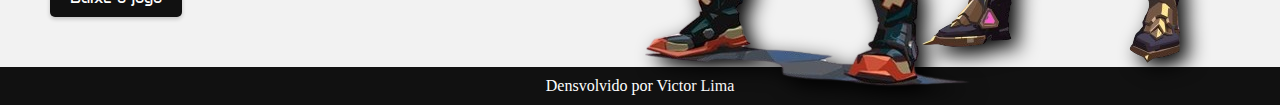
==== commit ef112bc1: "finalizando a responsividade da tela 2" ====
--- a/index.html
+++ b/index.html
@@ -14,7 +14,6 @@
       </a>
       <nav>
         <a href="/html/armas.html">Armas</a>
-        <a href="/html/agentes.html">Personagem</a>
         <a href="#sobre">Sobre</a>
       </nav>
     </header>
--- a/estilo/style.css
+++ b/estilo/style.css
@@ -255,14 +255,13 @@
     justify-content: center;
     align-items: center;
     text-shadow: 1px 1px 2px #000000;
-    
-    
 }
 .container {
     display: flex;
     align-items: center;
     justify-content: center; 
     margin-bottom: 90px;
+    flex-wrap: wrap;
 }
 
 .video-fundo {
@@ -284,6 +283,7 @@
     margin-right: 10px;
     margin-top: 44px;
     box-shadow: #111111 0px 0px 10px;
+    text-align: justify;
 }
 
 .imgfundo{
@@ -293,7 +293,7 @@
     background-attachment: fixed; 
     background-position: center; 
     height: 100vh; 
-    width: 100%; 
+    width: 100%;
     display: flex; 
     flex-wrap: wrap;  
     gap: 20px;
@@ -337,7 +337,7 @@
 
 .weapon-name {
     font-family: 'Anta', sans-serif;
-    font-size: 20px; /* Adjusted by media queries */
+    font-size: 20px;
     color: rgb(0, 0, 0);
     text-align: center;
     padding: 10px;
@@ -353,7 +353,7 @@
     text-align: center;
     padding: 10px;
     transform: translateY(100%);
-    transition: transform 0.5s ease;
+    transition: transform 0.7s ease;
 }
 
 .card:hover .description {
@@ -364,32 +364,40 @@
     transform: scale(1.1);
 }
 
+
 /* Media Queries */
-@media (max-width: 1200px) {
-    .armas {
-        font-size: 40px;
+@media (max-width: 1024px) {
+    .video-fundo, .conteudo {
+        width: 90%;
+        margin: 10px auto; 
+    }
+}
+
+@media (max-width: 768px) {
+    .container {
+        flex-direction: column;
+    }
+
+    .imgFundo {
+        background-size: cover;
+        background-position: center; 
+    }
+
+    .video-fundo, .conteudo {
+        width: 95%;
+        margin-top: 20px;
+        min-height: 50vh;
+    }
+}
+
+@media (max-width: 480px) {
+    .armasNome, .nomeArmas, .sobreArmas p {
+        font-size: 24px;
     }
 
     .card {
-        width: 300px;
-        height: 180px;
-        margin: 20px;
-    }
-
-    .weapon-name {
-        font-size: 18px;
-    }
-}
-
-@media (max-width: 768px) {
-    .armas {
-        font-size: 30px;
-    }
-
-    .card {
-        width: 250px;
-        height: 150px;
-        margin: 15px;
+        width: 100%;
+        margin: 10px auto;
     }
 
     .weapon-name {
@@ -397,20 +405,5 @@
     }
 }
 
-@media (max-width: 480px) {
-    .armas {
-        font-size: 20px;
-    }
-
-    .card {
-        width: 200px;
-        height: 120px;
-        margin: 10px;
-    }
-
-    .weapon-name {
-        font-size: 14px;
-    }
-}
-
-
+
+
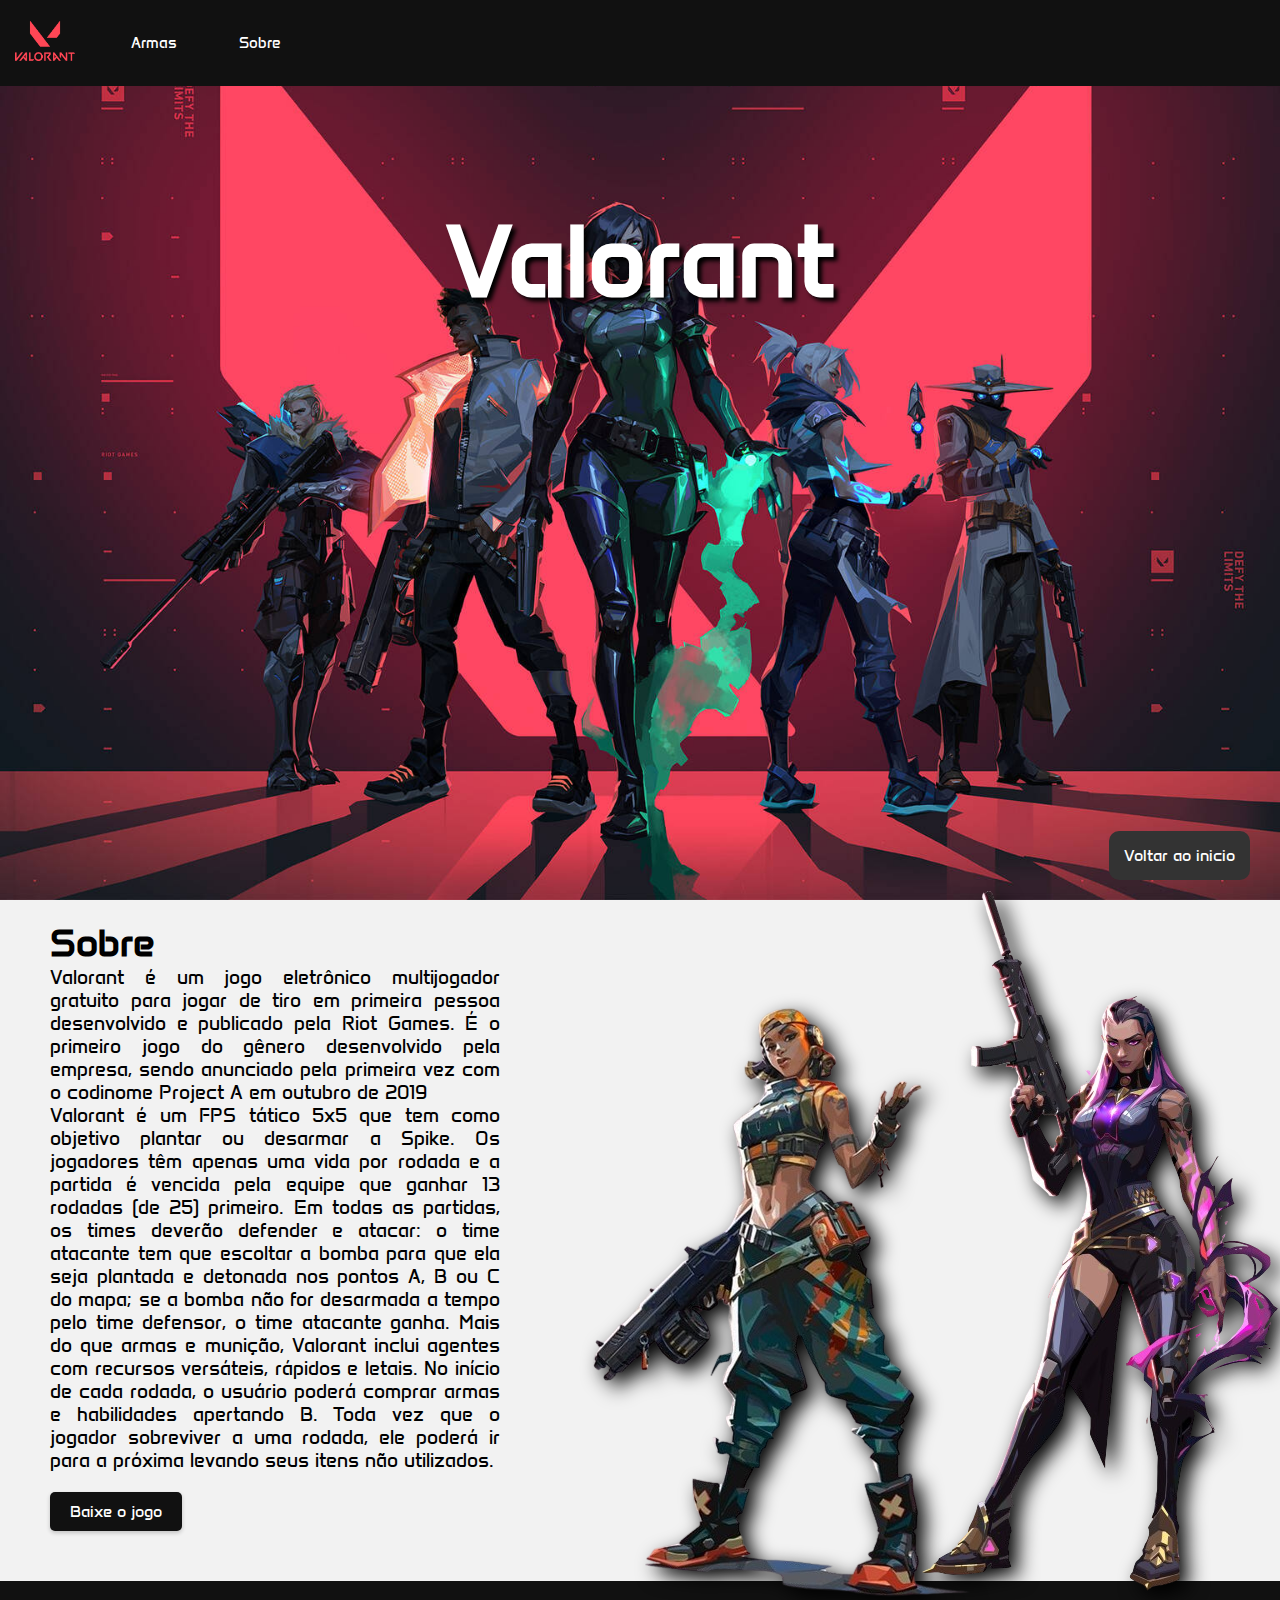
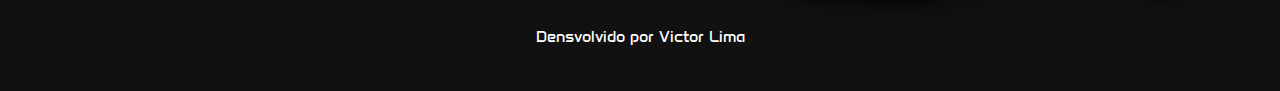
==== commit bb12d403: "finalizando site" ====
--- a/index.html
+++ b/index.html
@@ -13,7 +13,7 @@
         <img src="/img/logoVAVA.webp" alt="logo Valorant" />
       </a>
       <nav>
-        <a href="/html/armas.html">Armas</a>
+        <a href="armas.html">Armas</a>
         <a href="#sobre">Sobre</a>
       </nav>
     </header>
--- a/estilo/style.css
+++ b/estilo/style.css
@@ -25,9 +25,11 @@
     color: white;
     padding: 10px 0;
     display: flex;
-    justify-content: flex-start ;
-    align-items: center;
-    font-size: 15px;    
+    align-items: center;
+    font-size: 15px;
+    position: fixed;
+    width: 100%;
+    z-index: 100;
 }
 
 header img{
@@ -42,6 +44,7 @@
     padding: 10px;
     display: flex;
     overflow: hidden;
+
 }
 
 nav a{
@@ -96,14 +99,14 @@
     position: absolute;
     z-index: 10;
     left: 45%;
-    top: 120%;
+    top: 110%;
 }
 
 .imagemReyna{
     position: absolute;
     z-index: 10;
     left: 72%;
-    top: 107%;
+    top: 99%;
 }
 
 .imagemReyna, .imagemRaze{
@@ -171,14 +174,31 @@
     display: flex;
     align-items: center;
     justify-content: center;
+    font-family: 'Anta', sans-serif;
+    height: 10vh;
+}
+
+@media screen and (max-width: 1024px){
+
+    .imagemFundo h1{
+        background-size: cover;
+        font-size: 70px;
+        padding-top: 150px;
+    }
+    .sobre{
+        width: 100%;
+        margin: 20px;
+    }
+    .imagemRaze, .imagemReyna{
+        position: static;
+        width: 100%;
+        height: auto;
+        margin: 0 auto;
+    }
+    
 }
 
 @media screen and (max-width: 768px) {
-    header {
-        flex-direction: column;
-        text-align: center;
-    }
-
     nav {
         flex-wrap: wrap;
         justify-content: center;
@@ -190,7 +210,7 @@
     }
     .imagemFundo h1 {
         font-size: 50px;
-        padding-top: 100px;
+        padding-top: 150px;
     }
 
     .sobre {
@@ -204,6 +224,12 @@
         height: auto; 
         margin: 0 auto;
     }
+    .bntTopo {
+        right: 10px;
+        width: 20%;
+        font-size: 10px;
+    }
+    
 }
 /* Tela Armas*/
 
@@ -275,7 +301,7 @@
 .conteudo {
     background-color: #FE4654;
     border-radius: 20px;
-    color: antiquewhite;
+    color: rgb(255, 255, 255);
     font-size: 18px;
     font-family: 'Anta', sans-serif;
     width: 47%;
@@ -391,6 +417,7 @@
 }
 
 @media (max-width: 480px) {
+    
     .armasNome, .nomeArmas, .sobreArmas p {
         font-size: 24px;
     }
@@ -403,7 +430,9 @@
     .weapon-name {
         font-size: 16px;
     }
-}
-
-
-
+
+    .imgfundo {
+        height: max-content;
+    }
+}
+
